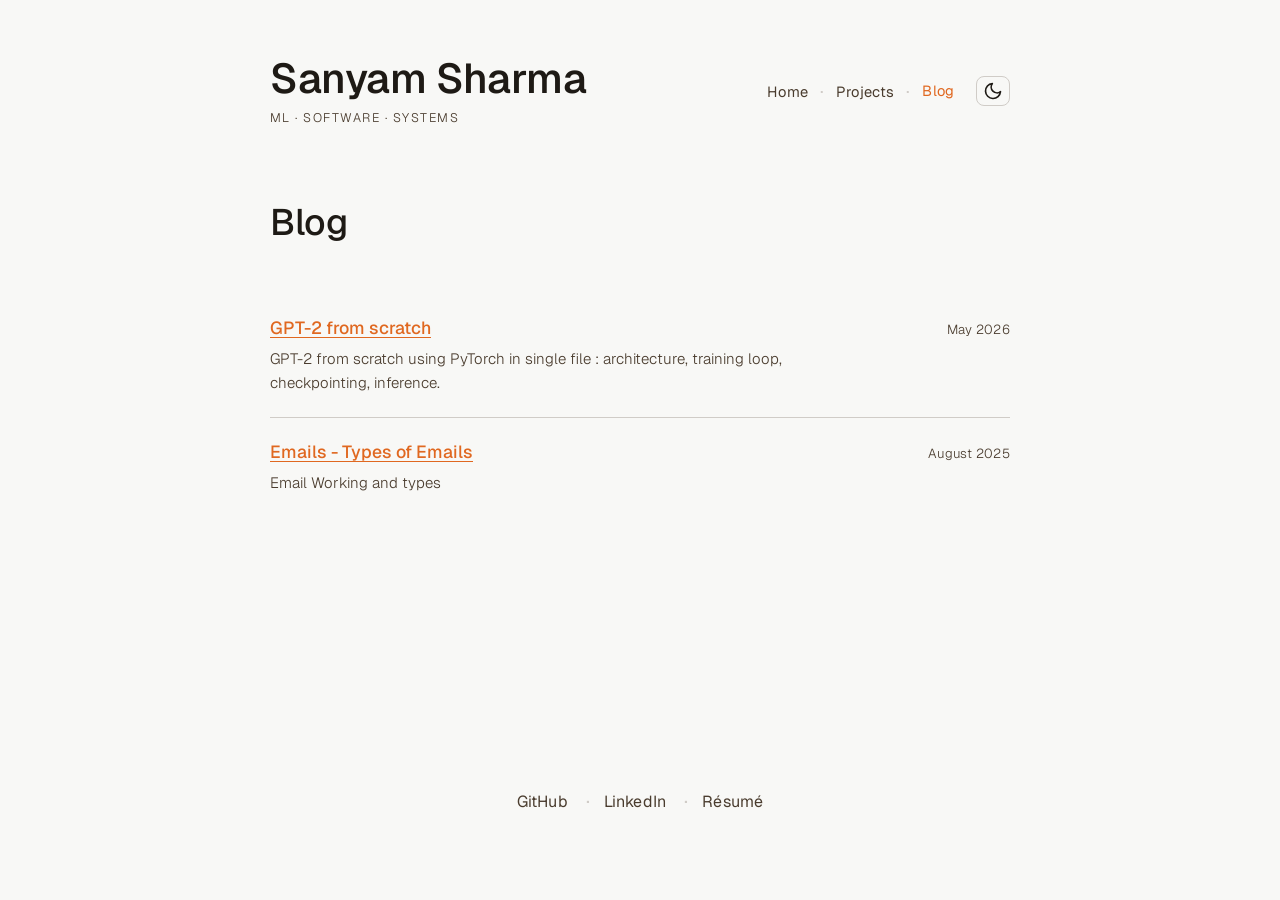
==== blog/index.html @ eb72cf94 "clean urls" ====
<!DOCTYPE html>
<html lang="en">
<head>
    <meta charset="UTF-8">
     <title>Blog · Sanyam Sharma</title>
     <link rel="icon" href="data:image/svg+xml,
<svg xmlns='http://www.w3.org/2000/svg' viewBox='0 0 100 100'>
  <rect width='100' height='100' rx='20' fill='%23f5f5f5'/>
  <text x='50' y='65' font-size='70' text-anchor='middle' fill='%23111111' font-family='Noto Sans Devanagari, serif'>स</text>
</svg>">
    <meta name="viewport" content="width=device-width, initial-scale=1.0">
    <link rel="stylesheet" href="/style.css">
    <link rel="preconnect" href="https://fonts.googleapis.com">
    <link rel="preconnect" href="https://fonts.gstatic.com" crossorigin>
    <link href="https://fonts.googleapis.com/css2?family=Geist:wght@300;400;500&display=swap" rel="stylesheet">
</head>
<body class="dark">

    <div class="wrapper">

        <header class="site-header">
            <div class="header-left">
                <span class="name">Sanyam Sharma</span>
                <span class="tagline">ML &middot; Software &middot; Systems</span>
            </div>

            <nav class="site-nav">
                <a href="/" class="nav-item">Home</a>
                <a href="/projects/" class="nav-item">Projects</a>
                <a href="/blog/" class="nav-item active">Blog</a>
            </nav>

            <button class="theme-toggle" id="themeToggle" aria-label="Toggle theme">
                <svg class="icon-moon" width="18" height="18" viewBox="0 0 24 24" fill="none"
                     stroke="currentColor" stroke-width="2" stroke-linecap="round" stroke-linejoin="round">
                    <path d="M21 12.79A9 9 0 1 1 11.21 3 7 7 0 0 0 21 12.79z"/>
                </svg>
                <svg class="icon-sun" width="18" height="18" viewBox="0 0 24 24" fill="none"
                     stroke="currentColor" stroke-width="2" stroke-linecap="round" stroke-linejoin="round">
                    <circle cx="12" cy="12" r="5"/>
                    <line x1="12" y1="1"  x2="12" y2="4"/>
                    <line x1="12" y1="20" x2="12" y2="23"/>
                    <line x1="4.22" y1="4.22"   x2="6.34" y2="6.34"/>
                    <line x1="17.66" y1="17.66"  x2="19.78" y2="19.78"/>
                    <line x1="1"  y1="12" x2="4"  y2="12"/>
                    <line x1="20" y1="12" x2="23" y2="12"/>
                    <line x1="4.22"  y1="19.78" x2="6.34"  y2="17.66"/>
                    <line x1="17.66" y1="6.34"  x2="19.78" y2="4.22"/>
                </svg>
            </button>
        </header>

        <main>
            <section class="page-intro">
                <h1 class="page-title">Blog</h1>
            </section>

            <section class="blog-list">

                <!-- Example entry — duplicate this block for each post -->

                <article class="blog-entry">
                    <div class="blog-head">
                        <a href="https://ssnym.medium.com/i-built-gpt-2-from-scratch-in-pytorch-a2bee3ba2fca" target="_blank" rel="noopener noreferrer" class="blog-title">
                            GPT-2 from scratch
                        </a>
                        <div class="blog-date">May 2026</div>
                    </div>
                    <p class="blog-desc">
                        GPT-2 from scratch using PyTorch in single file : architecture, training loop, checkpointing, inference.
                    </p>
                </article>


                <article class="blog-entry">
                    <div class="blog-head">
                        <a href="https://ssnym.medium.com/emails-types-of-emails-5daf85fb27f5" target="_blank" rel="noopener noreferrer" class="blog-title">
                            Emails - Types of Emails
                        </a>
                        <div class="blog-date">August 2025</div>
                    </div>
                    <p class="blog-desc">
                        Email Working and types
                    </p>
                </article>

                <!-- Add more <article class="blog-entry"> blocks here, newest first -->

            </section>
        </main>

        <footer class="site-footer">
            <nav class="links-row">
                <a href="https://github.com/ssnym" target="_blank" rel="noopener noreferrer" class="link-item">GitHub</a>
                <a href="https://www.linkedin.com/in/sanyam-sharma-cse/" target="_blank" rel="noopener noreferrer" class="link-item">LinkedIn</a>
                <a href="/resume.pdf" target="_blank" rel="noopener noreferrer" class="link-item">Résumé</a>
                </nav>
        </footer>

    </div>

    <script src="/script.js"></script>
</body>
</html>
---- style.css ----
/* ─── Variables ─────────────────────────────────────────── */

:root {

    --bg:         #1b1c1d;
    --bg-2:       #242526;
    --text:       #dde1e7;
    --text-muted: #b6bcc3;
    --border:     #2f3133;


    --accent:     #3a9e6e;
    --accent-2:   #4dbd87;
    --link-hover: #6dd4a2;

    /* Fromal */
    /* --font-display: 'Cormorant Garamond', 'Cormorant', Georgia, serif;
    --font-body:    'Source Serif 4', Georgia, serif; */

    /* childish */
    /* --font-display: 'Instrument Serif', Georgia, serif;
    --font-body:    'Source Serif 4', Georgia, serif; */

    --font-display: 'Geist', system-ui, sans-serif;
    --font-body:    'Geist', system-ui, sans-serif;

    --transition: 0.25s ease;
}

body.light {
    --bg:         #f8f8f6;
    --bg-2:       #f2f2f0;
    --text:       #1e1a15;
    --text-muted: #4a3c2e;
    /* Brighter, truer orange accent for light mode */
    --accent:     #e06820;
    --accent-2:   #f07c30;
    --border:     #d0ccc7;
    --link-hover: #c85010;
}

/* ─── Reset ─────────────────────────────────────────────── */
*, *::before, *::after { box-sizing: border-box; margin: 0; padding: 0; }

/* ─── Base ──────────────────────────────────────────────── */
html { font-size: 16px; scroll-behavior: smooth; }

body {
    font-family: var(--font-body);
    background-color: var(--bg);
    color: var(--text);
    min-height: 100vh;
    transition: background-color var(--transition), color var(--transition);
    overflow-x: hidden;
}

/* ─── Layout ─────────────────────────────────────────────── */
.wrapper {
    max-width: 820px;
    margin: 0 auto;
    padding: 56px 40px 40px;
    display: flex;
    flex-direction: column;
    min-height: 100vh;
}

/* ─── Header ─────────────────────────────────────────────── */
.site-header {
    display: flex;
    /* Center-align toggle with the name+tagline block */
    align-items: center;
    justify-content: space-between;
    margin-bottom: 72px;
}

.header-left {
    display: flex;
    flex-direction: column;
    gap: 7px;
}

.name {
    font-family: var(--font-display);
    /* Reduced from 600 → 500: still clearly bold, just slightly lighter */
    font-weight: 550;
    font-size: clamp(2rem, 5vw, 2.6rem);
    letter-spacing: -0.01em;
    line-height: 1.1;
    color: var(--text);
}

.tagline {
    font-size: 0.78rem;
    letter-spacing: 0.12em;
    text-transform: uppercase;
    color: var(--text-muted);
    font-weight: 300;
}

/* ─── Theme Toggle ────────────────────────────────────────── */
.theme-toggle {
    background: none;
    border: 1px solid var(--border);
    border-radius: 8px;
    /* Slightly reduced from 48×42 */
    width: 34px;
    height: 30px;
    cursor: pointer;
    display: flex;
    align-items: center;
    justify-content: center;
    flex-shrink: 0;
    transition: border-color var(--transition), background var(--transition);
    margin-left: auto;
    color: var(--text);
}

.theme-toggle:hover {
    border-color: var(--accent);
    background: color-mix(in srgb, var(--accent) 8%, transparent);
}

/* Icon size bumped very slightly from 19px → 21px */
.theme-toggle svg {
    width: 20px;
    height: 20px;
}

.icon-moon { display: none; }
.icon-sun  { display: block;  }

body.light .icon-moon { display: block;  }
body.light .icon-sun  { display: none; }

/* ─── Hero ───────────────────────────────────────────────── */
.hero {
    margin-bottom: 64px;
    max-width: 600px;
}

.hero-title {
    font-family: var(--font-display);
    font-size: clamp(1.75rem, 4.5vw, 2.5rem);
    font-weight: 300;
    line-height: 1.28;
    letter-spacing: -0.01em;
    margin-bottom: 20px;
    color: var(--text);
}

.hero-title em {
    color: var(--accent);
    font-style: italic;
}

.hero-sub {
    font-size: 1rem;
    line-height: 1.75;
    color: var(--text-muted);
    max-width: 520px;
    font-weight: 300;
}

/* ─── Footer — pinned to bottom ──────────────────────────── */
.site-footer {
    margin-top: auto;
    padding-bottom: 40px;
    display: flex;
    justify-content: center;
}

/* ─── Links — horizontal row ─────────────────────────────── */
.links-row {
    display: flex;
    flex-direction: row;
    flex-wrap: wrap;
    align-items: center;
    gap: 0;
}

.link-item {
    display: inline-flex;
    align-items: center;
    gap: 4px;
    text-decoration: none;
    color: var(--text-muted);
    font-family: var(--font-display);
    font-size: 1rem;
    font-weight: 400;
    letter-spacing: 0.01em;
    padding: 6px 0;
    transition: color var(--transition);
}

.link-item:not(:last-child)::after {
    content: '·';
    margin: 0 14px;
    color: var(--border);
    font-size: 1.2rem;
    pointer-events: none;
}

.link-item:hover {
    color: var(--link-hover);
}

.link-arrow {
    font-size: 0.72rem;
    opacity: 0.6;
    transition: opacity var(--transition), transform var(--transition);
}

.link-item:hover .link-arrow {
    opacity: 1;
    color: var(--accent);
    transform: translate(2px, -2px);
}

/* ─── Responsive ─────────────────────────────────────────── */
@media (max-width: 600px) {
    .wrapper {
        padding: 36px 20px 32px;
    }

    .site-header {
        margin-bottom: 52px;
    }

    .hero {
        margin-bottom: 48px;
    }

    .name {
        font-size: 1.8rem;
    }

    .link-item:not(:last-child)::after {
        margin: 0 10px;
    }
}

/* ─── Site Nav ───────────────────────────────────────────── */
.site-header {
    display: flex;
    align-items: center;
    justify-content: space-between;
    flex-wrap: wrap;
    row-gap: 16px;
}

.header-left {
    order: 1;
}

.site-nav {
    order: 2;
    display: flex;
    align-items: center;
    gap: 0;
    margin-left: auto;
}

.theme-toggle {
    order: 3;
    margin-left: 22px;
}

.nav-item {
    font-family: var(--font-display);
    font-size: 0.92rem;
    font-weight: 400;
    letter-spacing: 0.01em;
    color: var(--text-muted);
    text-decoration: none;
    padding: 6px 0;
    transition: color var(--transition);
}

.nav-item:not(:last-child)::after {
    content: '·';
    margin: 0 12px;
    color: var(--border);
    font-size: 1.1rem;
    pointer-events: none;
}

.nav-item:hover {
    color: var(--link-hover);
}

.nav-item.active {
    color: var(--accent);
}

@media (max-width: 700px) {
    .site-header {
        row-gap: 14px;
    }
    .header-left {
        width: 100%;
    }
    .site-nav {
        margin-left: 0;
    }
}

/* ─── Page intro (Projects / Blog headers) ──────────────── */
.page-intro {
    margin-bottom: 48px;
    max-width: 600px;
}

.page-title {
    font-family: var(--font-display);
    font-size: clamp(1.8rem, 4vw, 2.3rem);
    font-weight: 500;
    letter-spacing: -0.01em;
    margin-bottom: 12px;
    color: var(--text);
}

.page-sub {
    font-size: 1rem;
    line-height: 1.7;
    color: var(--text-muted);
    font-weight: 300;
}

.page-sub a {
    color: var(--accent);
    text-decoration: none;
}

.page-sub a:hover {
    color: var(--link-hover);
}

/* ─── Project list (left-to-right: date | title | description) ── */
.project-list {
    display: flex;
    flex-direction: column;
    gap: 0;
    margin-bottom: 56px;
}

.project-entry {
    display: grid;
    grid-template-columns: 90px 160px 1fr;
    column-gap: 24px;
    align-items: baseline;
    padding: 18px 0;
    border-bottom: 1px solid var(--border);
}

.project-entry:last-child {
    border-bottom: none;
}

.project-date {
    font-size: 0.9rem;
    color: var(--text-muted);
    font-weight: 300;
    letter-spacing: 0.02em;
}

.project-name {
    display: inline-block;
    font-family: var(--font-display);
    font-size: 0.98rem;
    font-weight: 500;
    color: var(--accent);
    text-decoration: underline;
    text-underline-offset: 3px;
    transition: color var(--transition);
}

.project-name:hover {
    color: var(--link-hover);
}

.project-desc {
    font-size: 0.94rem;
    line-height: 1.6;
    color: var(--text);
    font-weight: 300;
}

.project-links {
    display: inline;
    margin-left: 8px;
    white-space: nowrap;
}

.project-links a {
    font-size: 0.88rem;
    color: var(--accent);
    text-decoration: underline;
    text-underline-offset: 3px;
}

.project-links a:not(:last-child)::after {
    content: '·';
    margin: 0 8px;
    color: var(--border);
    text-decoration: none;
}

.project-links a:hover {
    color: var(--link-hover);
}

@media (max-width: 700px) {
    .project-entry {
        grid-template-columns: 1fr;
        row-gap: 4px;
        padding: 16px 0;
    }
}

/* ─── Blog list (title + date on one row, desc below) ───── */
.blog-list {
    display: flex;
    flex-direction: column;
    gap: 0;
    margin-bottom: 56px;
}

.blog-entry {
    padding: 22px 0;
    border-bottom: 1px solid var(--border);
}

.blog-entry:last-child {
    border-bottom: none;
}

.blog-head {
    display: flex;
    align-items: baseline;
    justify-content: space-between;
    gap: 20px;
    margin-bottom: 8px;
}

.blog-title {
    font-family: var(--font-display);
    font-size: 1.1rem;
    font-weight: 500;
    color: var(--accent);
    text-decoration: underline;
    text-underline-offset: 3px;
    transition: color var(--transition);
}

.blog-title:hover {
    color: var(--link-hover);
}

.blog-date {
    font-size: 0.82rem;
    color: var(--text-muted);
    font-weight: 300;
    letter-spacing: 0.02em;
    white-space: nowrap;
    flex-shrink: 0;
}

.blog-desc {
    font-size: 0.94rem;
    line-height: 1.6;
    color: var(--text-muted);
    font-weight: 300;
    max-width: 560px;
}

@media (max-width: 500px) {
    .blog-head {
        flex-direction: column;
        align-items: flex-start;
        gap: 4px;
    }
}
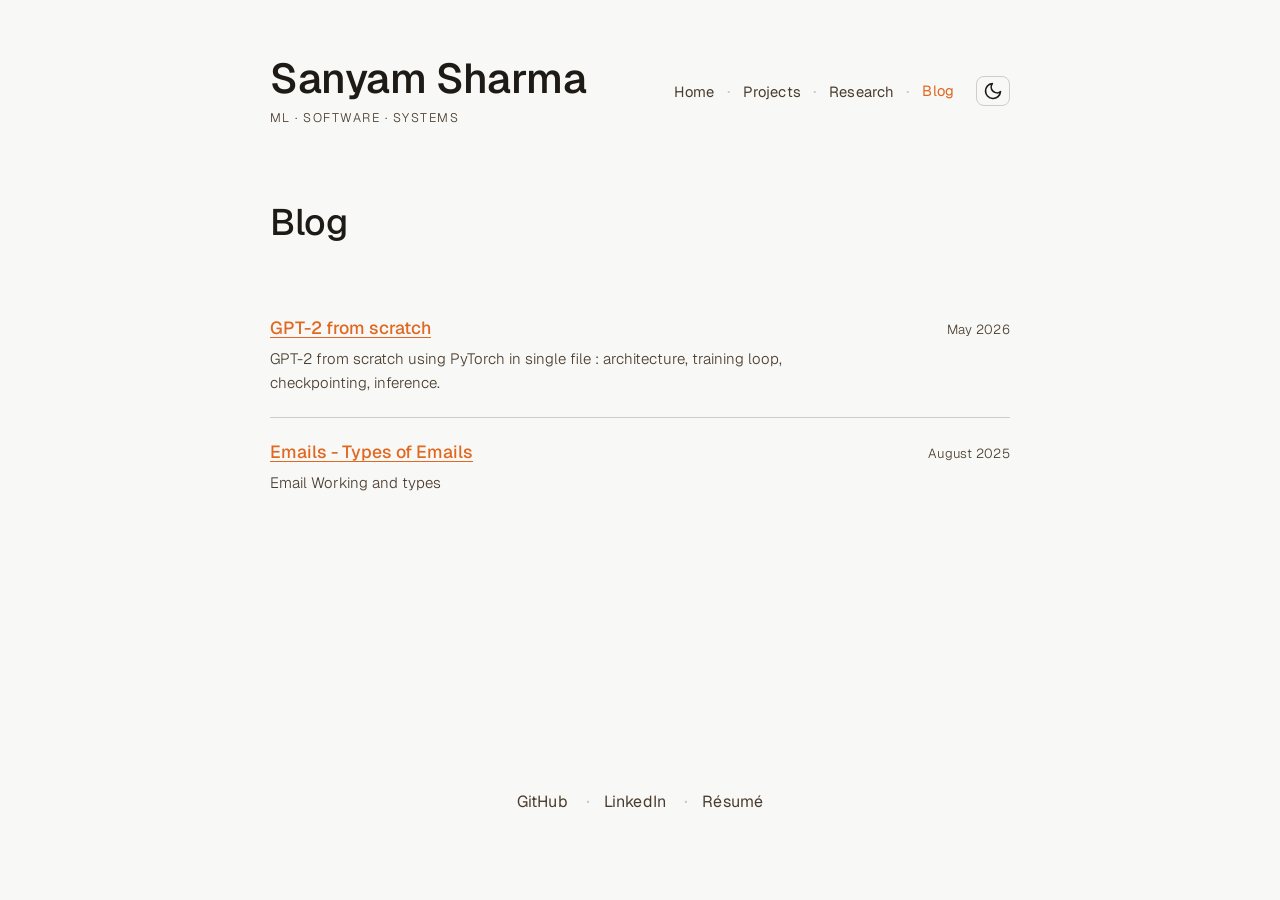
==== commit 75dfec60: "add paper" ====
--- a/blog/index.html
+++ b/blog/index.html
@@ -27,6 +27,7 @@
             <nav class="site-nav">
                 <a href="/" class="nav-item">Home</a>
                 <a href="/projects/" class="nav-item">Projects</a>
+                <a href="/research/" class="nav-item">Research</a>
                 <a href="/blog/" class="nav-item active">Blog</a>
             </nav>
 
--- a/style.css
+++ b/style.css
@@ -479,4 +479,77 @@
         align-items: flex-start;
         gap: 4px;
     }
-}+}
+/* ─── Publication list (title + date on one row, authors + venue below) ── */
+.publication-list {
+    display: flex;
+    flex-direction: column;
+    gap: 0;
+    margin-bottom: 56px;
+}
+
+.publication-entry {
+    padding: 22px 0;
+    border-bottom: 1px solid var(--border);
+}
+
+.publication-entry:last-child {
+    border-bottom: none;
+}
+
+.pub-head {
+    display: flex;
+    align-items: baseline;
+    justify-content: space-between;
+    gap: 20px;
+    margin-bottom: 8px;
+}
+
+.pub-title {
+    font-family: var(--font-display);
+    font-size: 1.1rem;
+    font-weight: 500;
+    color: var(--accent);
+    text-decoration: underline;
+    text-underline-offset: 3px;
+    transition: color var(--transition);
+}
+
+.pub-title:hover {
+    color: var(--link-hover);
+}
+
+.pub-date {
+    font-size: 0.82rem;
+    color: var(--text-muted);
+    font-weight: 300;
+    letter-spacing: 0.02em;
+    white-space: nowrap;
+    flex-shrink: 0;
+}
+
+.pub-authors {
+    font-size: 0.94rem;
+    line-height: 1.6;
+    color: var(--text);
+    font-weight: 300;
+    max-width: 560px;
+    margin-bottom: 4px;
+}
+
+.pub-venue {
+    font-size: 0.9rem;
+    line-height: 1.6;
+    color: var(--text-muted);
+    font-weight: 300;
+    font-style: italic;
+    max-width: 560px;
+}
+
+@media (max-width: 500px) {
+    .pub-head {
+        flex-direction: column;
+        align-items: flex-start;
+        gap: 4px;
+    }
+}
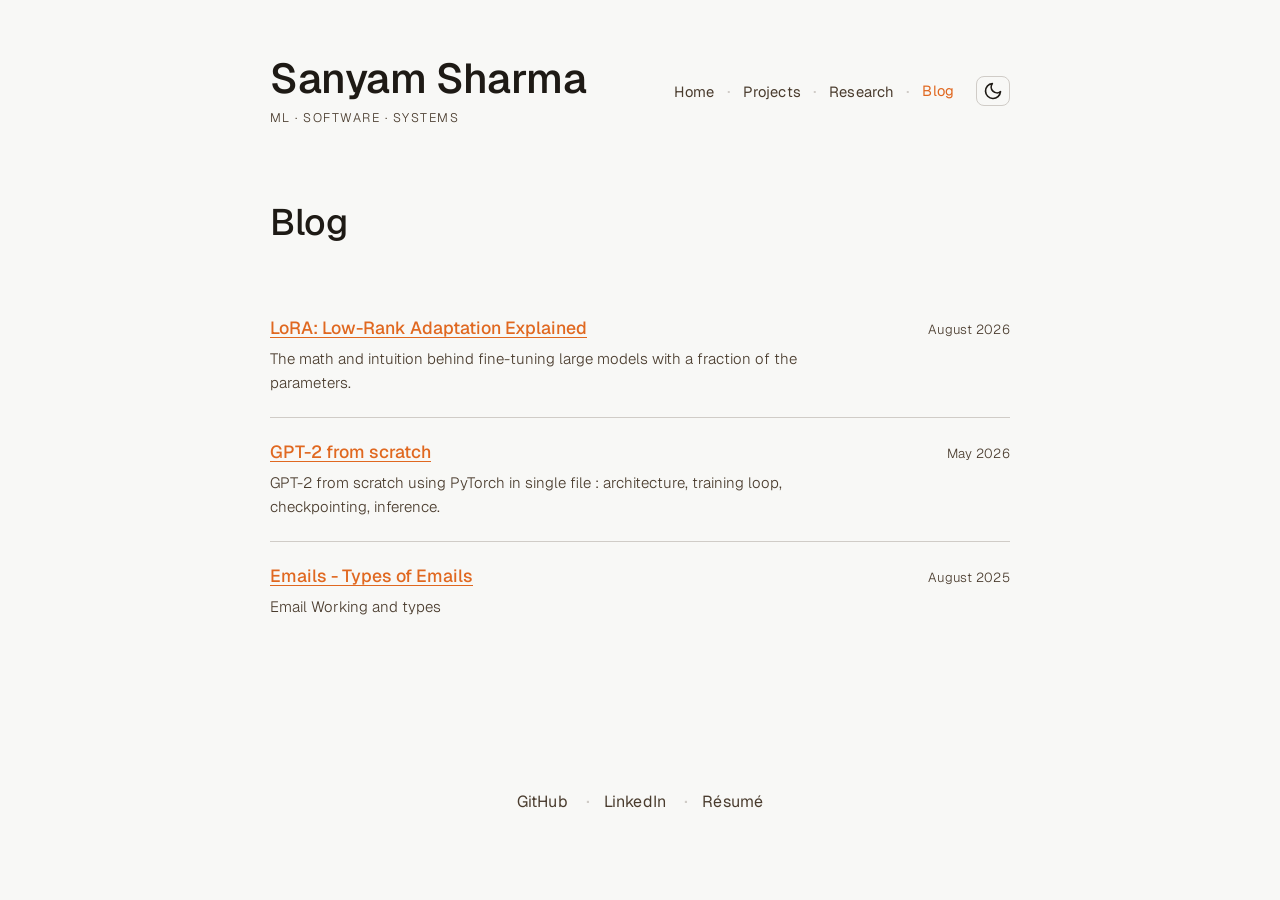
==== commit 327a2f9e: "LoRA blog" ====
--- a/blog/index.html
+++ b/blog/index.html
@@ -59,6 +59,21 @@
             <section class="blog-list">
 
                 <!-- Example entry — duplicate this block for each post -->
+                 <!--  -->
+
+                <article class="blog-entry">
+                    <div class="blog-head">
+                        <a href="https://ssnym.medium.com/lora-low-rank-adaptation-explained-f42a7147d460" target="_blank" rel="noopener noreferrer" class="blog-title">
+                            LoRA: Low-Rank Adaptation Explained
+                        </a>
+                        <div class="blog-date">August 2026</div>
+                    </div>
+                    <p class="blog-desc">
+                        The math and intuition behind fine-tuning large models with a fraction of the parameters.
+                    </p>
+                </article>
+                
+
 
                 <article class="blog-entry">
                     <div class="blog-head">
@@ -85,6 +100,8 @@
                     </p>
                 </article>
 
+                
+
                 <!-- Add more <article class="blog-entry"> blocks here, newest first -->
 
             </section>
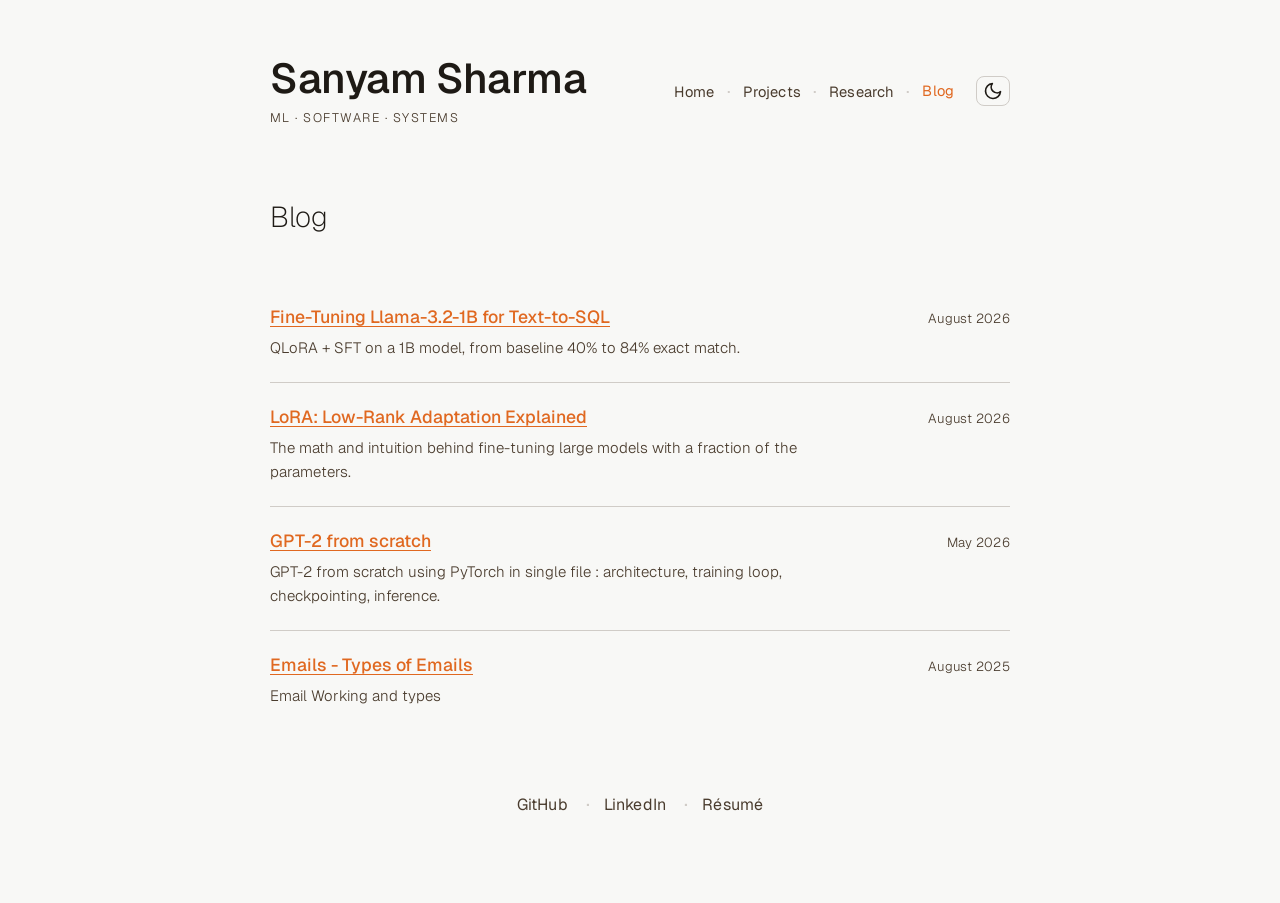
==== commit 6c9bd424: "fine-tune blog" ====
--- a/blog/index.html
+++ b/blog/index.html
@@ -63,6 +63,18 @@
 
                 <article class="blog-entry">
                     <div class="blog-head">
+                        <a href="https://ssnym.medium.com/fine-tuning-llama-3-2-1b-for-text-to-sql-f18d86a46459" target="_blank" rel="noopener noreferrer" class="blog-title">
+                            Fine-Tuning Llama-3.2-1B for Text-to-SQL
+                        </a>
+                        <div class="blog-date">August 2026</div>
+                    </div>
+                    <p class="blog-desc">
+                        QLoRA + SFT on a 1B model, from baseline 40% to 84% exact match.
+                    </p>
+                </article>
+
+                <article class="blog-entry">
+                    <div class="blog-head">
                         <a href="https://ssnym.medium.com/lora-low-rank-adaptation-explained-f42a7147d460" target="_blank" rel="noopener noreferrer" class="blog-title">
                             LoRA: Low-Rank Adaptation Explained
                         </a>
--- a/style.css
+++ b/style.css
@@ -161,6 +161,15 @@
     font-weight: 300;
 }
 
+.hero-status {
+    font-size: 1.1rem;
+    color: var(--text);
+    opacity: 1;
+    font-weight: 300;
+    margin-top: 16px;
+    letter-spacing: 0.02em;
+}
+
 /* ─── Footer — pinned to bottom ──────────────────────────── */
 .site-footer {
     margin-top: auto;
@@ -310,13 +319,22 @@
     max-width: 600px;
 }
 
-.page-title {
+/* .page-title {
     font-family: var(--font-display);
     font-size: clamp(1.8rem, 4vw, 2.3rem);
     font-weight: 500;
     letter-spacing: -0.01em;
     margin-bottom: 12px;
     color: var(--text);
+} */
+
+.page-title {
+    font-family: var(--font-display);
+    font-size: clamp(1.3rem, 3vw, 1.8rem);
+    font-weight: 200;
+    letter-spacing: -0.01em;
+    margin-bottom: 2px;
+    color: var(--text);
 }
 
 .page-sub {
@@ -340,7 +358,7 @@
     display: flex;
     flex-direction: column;
     gap: 0;
-    margin-bottom: 56px;
+    margin-bottom: 30px;
 }
 
 .project-entry {
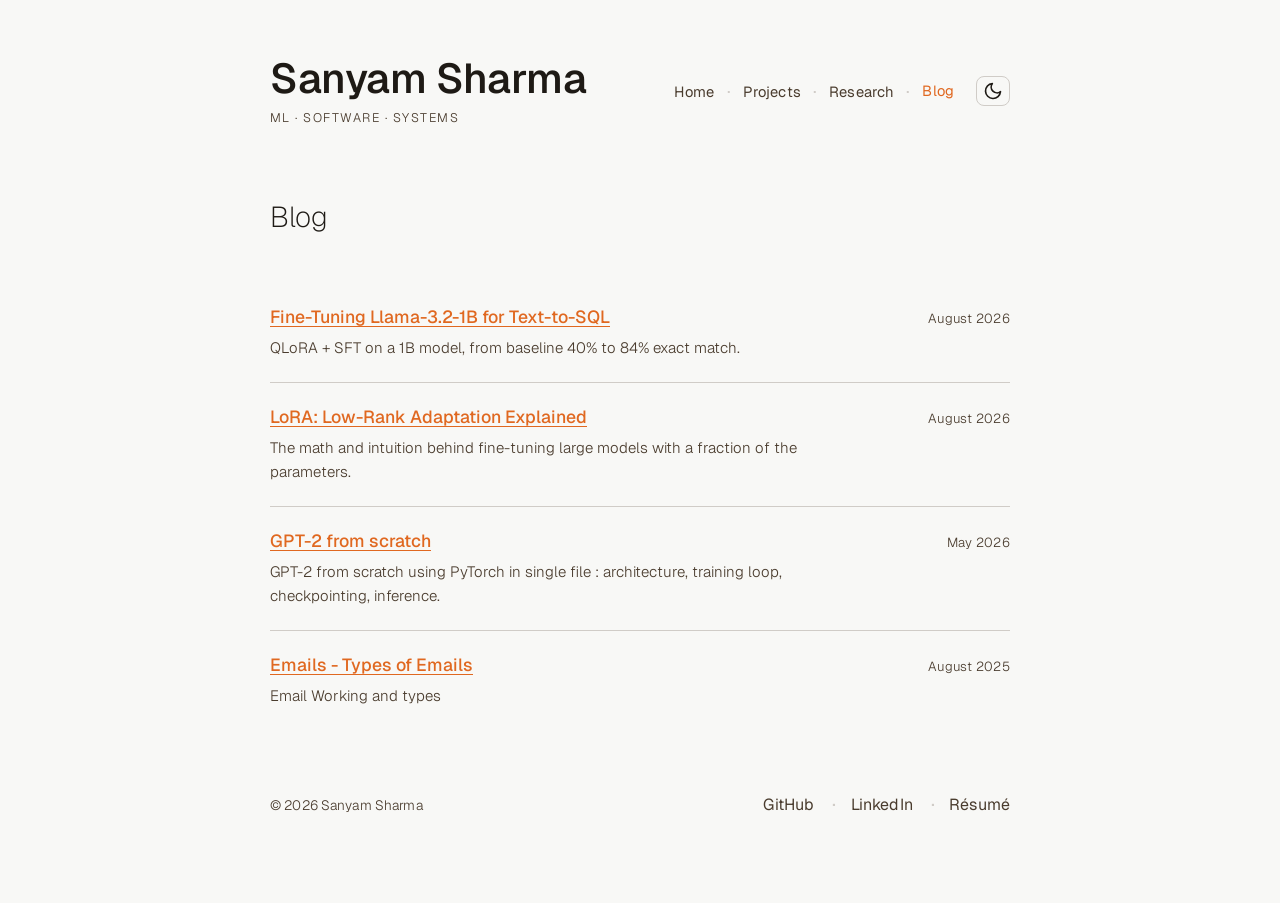
==== commit cb6dd7ac: "63 6f 70 79 72 69 67 68 74" ====
--- a/blog/index.html
+++ b/blog/index.html
@@ -23,7 +23,9 @@
                 <span class="name">Sanyam Sharma</span>
                 <span class="tagline">ML &middot; Software &middot; Systems</span>
             </div>
-
+            
+            <div class="nav-row">
+                
             <nav class="site-nav">
                 <a href="/" class="nav-item">Home</a>
                 <a href="/projects/" class="nav-item">Projects</a>
@@ -49,6 +51,8 @@
                     <line x1="17.66" y1="6.34"  x2="19.78" y2="4.22"/>
                 </svg>
             </button>
+
+            </div>
         </header>
 
         <main>
@@ -120,11 +124,12 @@
         </main>
 
         <footer class="site-footer">
+            <span class="copyright">© 2026 Sanyam Sharma</span>
             <nav class="links-row">
                 <a href="https://github.com/ssnym" target="_blank" rel="noopener noreferrer" class="link-item">GitHub</a>
                 <a href="https://www.linkedin.com/in/sanyam-sharma-cse/" target="_blank" rel="noopener noreferrer" class="link-item">LinkedIn</a>
                 <a href="/resume.pdf" target="_blank" rel="noopener noreferrer" class="link-item">Résumé</a>
-                </nav>
+            </nav>
         </footer>
 
     </div>
--- a/style.css
+++ b/style.css
@@ -2,11 +2,11 @@
 
 :root {
 
-    --bg:         #1b1c1d;
-    --bg-2:       #242526;
+    --bg:         #0e0f10;
+    --bg-2:       #17181a;
     --text:       #dde1e7;
     --text-muted: #b6bcc3;
-    --border:     #2f3133;
+    --border:     #232426;
 
 
     --accent:     #3a9e6e;
@@ -70,6 +70,8 @@
     /* Center-align toggle with the name+tagline block */
     align-items: center;
     justify-content: space-between;
+    flex-wrap: wrap;
+    row-gap: 16px;
     margin-bottom: 72px;
 }
 
@@ -133,10 +135,109 @@
 body.light .icon-sun  { display: none; }
 
 /* ─── Hero ───────────────────────────────────────────────── */
+
+/* ─── Hero (text + photo, nadh.in-style proportions) ────── */
 .hero {
+    position: relative;
     margin-bottom: 64px;
+    max-width: none;
+}
+
+.hero-text {
     max-width: 600px;
 }
+
+.hero-photo {
+    position: absolute;
+    top: 0;
+    right:  -10px;
+    margin-top: 4px;
+}
+
+.hero-photo img {
+    display: block;
+    width: 175px;
+    height: 175px;
+    border-radius: 50%;
+    object-fit: cover;
+    /* plain, no border, no hover, no theme change */
+}
+
+@media (max-width: 900px) {
+    .hero-photo {
+        position: static;
+        margin-top: 24px;
+        order: -1;
+    }
+    .hero {
+        display: flex;
+        flex-direction: column;
+    }
+    .hero-photo img {
+        width: 96px;
+        height: 96px;
+    }
+}
+
+
+
+@media (max-width: 700px) {
+    /* Name + tagline, centered */
+    .site-header {
+        flex-direction: column;
+        align-items: center;
+        text-align: center;
+        margin-bottom: 28px;
+    }
+    .header-left {
+        text-align: center;
+    }
+
+    /* Nav + theme toggle, centered as a group */
+    .site-nav {
+        display: flex;
+        flex-wrap: nowrap;
+        align-items: center;
+        justify-content: center;
+        width: 100%;
+        justify-content: center;
+        width: 100%;
+        gap: 1px; /* adjust to taste */
+    }
+
+    /* Hero becomes a centered column: photo, then heading */
+    .hero {
+        display: flex;
+        flex-direction: column;
+        align-items: center;
+        text-align: left; /* keeps hero-text itself left-aligned */
+    }
+    .hero-photo {
+        position: static;
+        order: -1;
+        margin: 20px 0; /* equal spacing above (from nav) and below (to heading) */
+    }
+    .hero-photo img {
+        width: 132px;
+        height: 132px;
+    }
+    .hero-text {
+        width: 100%;
+    }
+
+    .nav-row {
+        justify-content: center;
+        width: 100%;
+        gap: 12px;
+    }
+    .theme-toggle {
+        margin-left: 0;
+    }
+    .site-nav {
+        margin-left: 0;
+    }
+}
+
 
 .hero-title {
     font-family: var(--font-display);
@@ -175,7 +276,10 @@
     margin-top: auto;
     padding-bottom: 40px;
     display: flex;
-    justify-content: center;
+    justify-content: space-between;
+    align-items: center;
+    flex-wrap: wrap;
+    gap: 12px;
 }
 
 /* ─── Links — horizontal row ─────────────────────────────── */
@@ -213,6 +317,13 @@
     color: var(--link-hover);
 }
 
+.copyright {
+    font-size: 0.85rem;
+    color: var(--text-muted);
+    font-weight: 300;
+    letter-spacing: 0.01em;
+}
+
 .link-arrow {
     font-size: 0.72rem;
     opacity: 0.6;
@@ -248,17 +359,16 @@
     }
 }
 
-/* ─── Site Nav ───────────────────────────────────────────── */
-.site-header {
-    display: flex;
-    align-items: center;
-    justify-content: space-between;
-    flex-wrap: wrap;
-    row-gap: 16px;
-}
+
 
 .header-left {
     order: 1;
+}
+
+.nav-row {
+    display: flex;
+    align-items: center;
+    order: 2;
 }
 
 .site-nav {
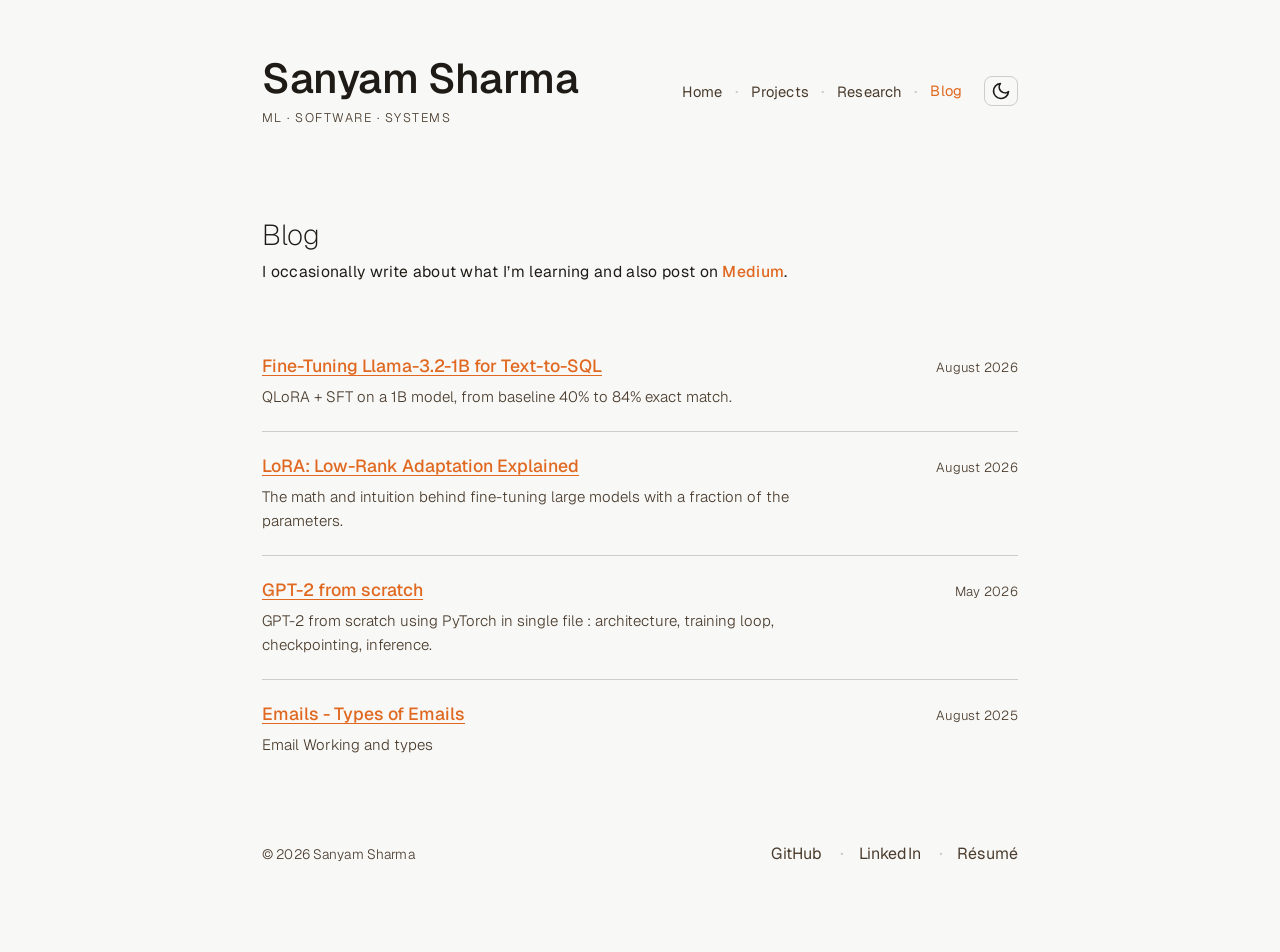
==== commit e1a39b3b: "50 72 6F 6A 65 63 74 73 3A 20 69 6E 6C 69 6E 65 20 6C 69 6E 6B 73 2C 20 75 70 64 61 74 65 64 20 72 6" ====
--- a/blog/index.html
+++ b/blog/index.html
@@ -1,9 +1,10 @@
 <!DOCTYPE html>
 <html lang="en">
+
 <head>
     <meta charset="UTF-8">
-     <title>Blog · Sanyam Sharma</title>
-     <link rel="icon" href="data:image/svg+xml,
+    <title>Blog · Sanyam Sharma</title>
+    <link rel="icon" href="data:image/svg+xml,
 <svg xmlns='http://www.w3.org/2000/svg' viewBox='0 0 100 100'>
   <rect width='100' height='100' rx='20' fill='%23f5f5f5'/>
   <text x='50' y='65' font-size='70' text-anchor='middle' fill='%23111111' font-family='Noto Sans Devanagari, serif'>स</text>
@@ -14,6 +15,7 @@
     <link rel="preconnect" href="https://fonts.gstatic.com" crossorigin>
     <link href="https://fonts.googleapis.com/css2?family=Geist:wght@300;400;500&display=swap" rel="stylesheet">
 </head>
+
 <body class="dark">
 
     <div class="wrapper">
@@ -23,51 +25,58 @@
                 <span class="name">Sanyam Sharma</span>
                 <span class="tagline">ML &middot; Software &middot; Systems</span>
             </div>
-            
+
             <div class="nav-row">
-                
-            <nav class="site-nav">
-                <a href="/" class="nav-item">Home</a>
-                <a href="/projects/" class="nav-item">Projects</a>
-                <a href="/research/" class="nav-item">Research</a>
-                <a href="/blog/" class="nav-item active">Blog</a>
-            </nav>
 
-            <button class="theme-toggle" id="themeToggle" aria-label="Toggle theme">
-                <svg class="icon-moon" width="18" height="18" viewBox="0 0 24 24" fill="none"
-                     stroke="currentColor" stroke-width="2" stroke-linecap="round" stroke-linejoin="round">
-                    <path d="M21 12.79A9 9 0 1 1 11.21 3 7 7 0 0 0 21 12.79z"/>
-                </svg>
-                <svg class="icon-sun" width="18" height="18" viewBox="0 0 24 24" fill="none"
-                     stroke="currentColor" stroke-width="2" stroke-linecap="round" stroke-linejoin="round">
-                    <circle cx="12" cy="12" r="5"/>
-                    <line x1="12" y1="1"  x2="12" y2="4"/>
-                    <line x1="12" y1="20" x2="12" y2="23"/>
-                    <line x1="4.22" y1="4.22"   x2="6.34" y2="6.34"/>
-                    <line x1="17.66" y1="17.66"  x2="19.78" y2="19.78"/>
-                    <line x1="1"  y1="12" x2="4"  y2="12"/>
-                    <line x1="20" y1="12" x2="23" y2="12"/>
-                    <line x1="4.22"  y1="19.78" x2="6.34"  y2="17.66"/>
-                    <line x1="17.66" y1="6.34"  x2="19.78" y2="4.22"/>
-                </svg>
-            </button>
+                <nav class="site-nav">
+                    <a href="/" class="nav-item">Home</a>
+                    <a href="/projects/" class="nav-item">Projects</a>
+                    <a href="/research/" class="nav-item">Research</a>
+                    <a href="/blog/" class="nav-item active">Blog</a>
+                </nav>
+
+                <button class="theme-toggle" id="themeToggle" aria-label="Toggle theme">
+                    <svg class="icon-moon" width="18" height="18" viewBox="0 0 24 24" fill="none" stroke="currentColor"
+                        stroke-width="2" stroke-linecap="round" stroke-linejoin="round">
+                        <path d="M21 12.79A9 9 0 1 1 11.21 3 7 7 0 0 0 21 12.79z" />
+                    </svg>
+                    <svg class="icon-sun" width="18" height="18" viewBox="0 0 24 24" fill="none" stroke="currentColor"
+                        stroke-width="2" stroke-linecap="round" stroke-linejoin="round">
+                        <circle cx="12" cy="12" r="5" />
+                        <line x1="12" y1="1" x2="12" y2="4" />
+                        <line x1="12" y1="20" x2="12" y2="23" />
+                        <line x1="4.22" y1="4.22" x2="6.34" y2="6.34" />
+                        <line x1="17.66" y1="17.66" x2="19.78" y2="19.78" />
+                        <line x1="1" y1="12" x2="4" y2="12" />
+                        <line x1="20" y1="12" x2="23" y2="12" />
+                        <line x1="4.22" y1="19.78" x2="6.34" y2="17.66" />
+                        <line x1="17.66" y1="6.34" x2="19.78" y2="4.22" />
+                    </svg>
+                </button>
 
             </div>
         </header>
 
         <main>
+
             <section class="page-intro">
                 <h1 class="page-title">Blog</h1>
+                <p class="page-desc">
+                   I occasionally write about what I’m learning and also post on <a
+                        href="https://ssnym.medium.com/" target="_blank"
+                        rel="noopener noreferrer">Medium</a>.
+                </p>
             </section>
 
             <section class="blog-list">
 
                 <!-- Example entry — duplicate this block for each post -->
-                 <!--  -->
+                <!--  -->
 
                 <article class="blog-entry">
                     <div class="blog-head">
-                        <a href="https://ssnym.medium.com/fine-tuning-llama-3-2-1b-for-text-to-sql-f18d86a46459" target="_blank" rel="noopener noreferrer" class="blog-title">
+                        <a href="https://ssnym.medium.com/fine-tuning-llama-3-2-1b-for-text-to-sql-f18d86a46459"
+                            target="_blank" rel="noopener noreferrer" class="blog-title">
                             Fine-Tuning Llama-3.2-1B for Text-to-SQL
                         </a>
                         <div class="blog-date">August 2026</div>
@@ -79,7 +88,8 @@
 
                 <article class="blog-entry">
                     <div class="blog-head">
-                        <a href="https://ssnym.medium.com/lora-low-rank-adaptation-explained-f42a7147d460" target="_blank" rel="noopener noreferrer" class="blog-title">
+                        <a href="https://ssnym.medium.com/lora-low-rank-adaptation-explained-f42a7147d460"
+                            target="_blank" rel="noopener noreferrer" class="blog-title">
                             LoRA: Low-Rank Adaptation Explained
                         </a>
                         <div class="blog-date">August 2026</div>
@@ -88,25 +98,28 @@
                         The math and intuition behind fine-tuning large models with a fraction of the parameters.
                     </p>
                 </article>
-                
+
 
 
                 <article class="blog-entry">
                     <div class="blog-head">
-                        <a href="https://ssnym.medium.com/i-built-gpt-2-from-scratch-in-pytorch-a2bee3ba2fca" target="_blank" rel="noopener noreferrer" class="blog-title">
+                        <a href="https://ssnym.medium.com/i-built-gpt-2-from-scratch-in-pytorch-a2bee3ba2fca"
+                            target="_blank" rel="noopener noreferrer" class="blog-title">
                             GPT-2 from scratch
                         </a>
                         <div class="blog-date">May 2026</div>
                     </div>
                     <p class="blog-desc">
-                        GPT-2 from scratch using PyTorch in single file : architecture, training loop, checkpointing, inference.
+                        GPT-2 from scratch using PyTorch in single file : architecture, training loop, checkpointing,
+                        inference.
                     </p>
                 </article>
 
 
                 <article class="blog-entry">
                     <div class="blog-head">
-                        <a href="https://ssnym.medium.com/emails-types-of-emails-5daf85fb27f5" target="_blank" rel="noopener noreferrer" class="blog-title">
+                        <a href="https://ssnym.medium.com/emails-types-of-emails-5daf85fb27f5" target="_blank"
+                            rel="noopener noreferrer" class="blog-title">
                             Emails - Types of Emails
                         </a>
                         <div class="blog-date">August 2025</div>
@@ -116,7 +129,7 @@
                     </p>
                 </article>
 
-                
+
 
                 <!-- Add more <article class="blog-entry"> blocks here, newest first -->
 
@@ -126,8 +139,10 @@
         <footer class="site-footer">
             <span class="copyright">© 2026 Sanyam Sharma</span>
             <nav class="links-row">
-                <a href="https://github.com/ssnym" target="_blank" rel="noopener noreferrer" class="link-item">GitHub</a>
-                <a href="https://www.linkedin.com/in/sanyam-sharma-cse/" target="_blank" rel="noopener noreferrer" class="link-item">LinkedIn</a>
+                <a href="https://github.com/ssnym" target="_blank" rel="noopener noreferrer"
+                    class="link-item">GitHub</a>
+                <a href="https://www.linkedin.com/in/sanyam-sharma-cse/" target="_blank" rel="noopener noreferrer"
+                    class="link-item">LinkedIn</a>
                 <a href="/resume.pdf" target="_blank" rel="noopener noreferrer" class="link-item">Résumé</a>
             </nav>
         </footer>
@@ -136,4 +151,5 @@
 
     <script src="/script.js"></script>
 </body>
+
 </html>
--- a/style.css
+++ b/style.css
@@ -58,7 +58,7 @@
 .wrapper {
     max-width: 820px;
     margin: 0 auto;
-    padding: 56px 40px 40px;
+    padding: 56px 32px 40px;
     display: flex;
     flex-direction: column;
     min-height: 100vh;
@@ -72,7 +72,7 @@
     justify-content: space-between;
     flex-wrap: wrap;
     row-gap: 16px;
-    margin-bottom: 72px;
+    margin-bottom: 90px;
 }
 
 .header-left {
@@ -144,7 +144,7 @@
 }
 
 .hero-text {
-    max-width: 600px;
+    max-width: 540px;
 }
 
 .hero-photo {
@@ -260,15 +260,42 @@
     color: var(--text-muted);
     max-width: 520px;
     font-weight: 300;
+    margin-bottom: 16px;
 }
 
 .hero-status {
-    font-size: 1.1rem;
+    font-size: 0.98rem;
     color: var(--text);
     opacity: 1;
-    font-weight: 300;
-    margin-top: 16px;
+    font-weight: 390;
     letter-spacing: 0.02em;
+    line-height: 1.6;
+    margin-bottom: 18px;
+}
+
+.hero-status:last-child {
+    margin-bottom: 0;
+}
+
+.page-desc {
+    font-family: var(--font-body);
+    font-size: 0.98rem;
+    color: var(--text);
+    font-weight: 390;
+    letter-spacing: 0.02em;
+    line-height: 1.6;
+    margin-top: 6px;
+    margin-bottom: 0;
+}
+
+.page-desc a {
+    color: var(--accent);
+    font-weight: 500;
+    text-decoration: none;
+}
+
+.page-desc a:hover {
+    color: var(--link-hover);
 }
 
 /* ─── Footer — pinned to bottom ──────────────────────────── */
@@ -334,6 +361,21 @@
     opacity: 1;
     color: var(--accent);
     transform: translate(2px, -2px);
+}
+
+.inline-highlight {
+    color: var(--accent);
+    font-weight: 500;
+    text-decoration: none;
+    transition: color var(--transition);
+}
+
+.inline-highlight:visited {
+    color: var(--accent);
+}
+
+.inline-highlight:hover {
+    color: var(--link-hover);
 }
 
 /* ─── Responsive ─────────────────────────────────────────── */
@@ -515,15 +557,14 @@
 
 .project-links {
     display: inline;
-    margin-left: 8px;
+    margin-left: 4px;
     white-space: nowrap;
 }
 
 .project-links a {
     font-size: 0.88rem;
     color: var(--accent);
-    text-decoration: underline;
-    text-underline-offset: 3px;
+    text-decoration: none;
 }
 
 .project-links a:not(:last-child)::after {
@@ -537,6 +578,7 @@
     color: var(--link-hover);
 }
 
+
 @media (max-width: 700px) {
     .project-entry {
         grid-template-columns: 1fr;
@@ -681,3 +723,37 @@
         gap: 4px;
     }
 }
+
+/* ─── Projects page groups (Models / Projects) ─────────── */
+.group-title {
+    font-family: var(--font-display);
+    font-size: 1.15rem;
+    font-weight: 400;
+    letter-spacing: -0.01em;
+    color: var(--text);
+    margin-top: 40px;
+    margin-bottom: 4px;
+}
+
+
+
+/* Projects list: more room below, so the footer doesn't crowd it */
+.project-list {
+    margin-bottom: 56px;
+}
+
+/* Links on their own line under the description */
+.project-links {
+    display: inline;
+    margin-left: 6px;
+    white-space: nowrap;
+}
+
+.group-link {
+    color: var(--accent);
+    text-decoration: none;
+}
+
+.group-link:hover {
+    color: var(--link-hover);
+}
